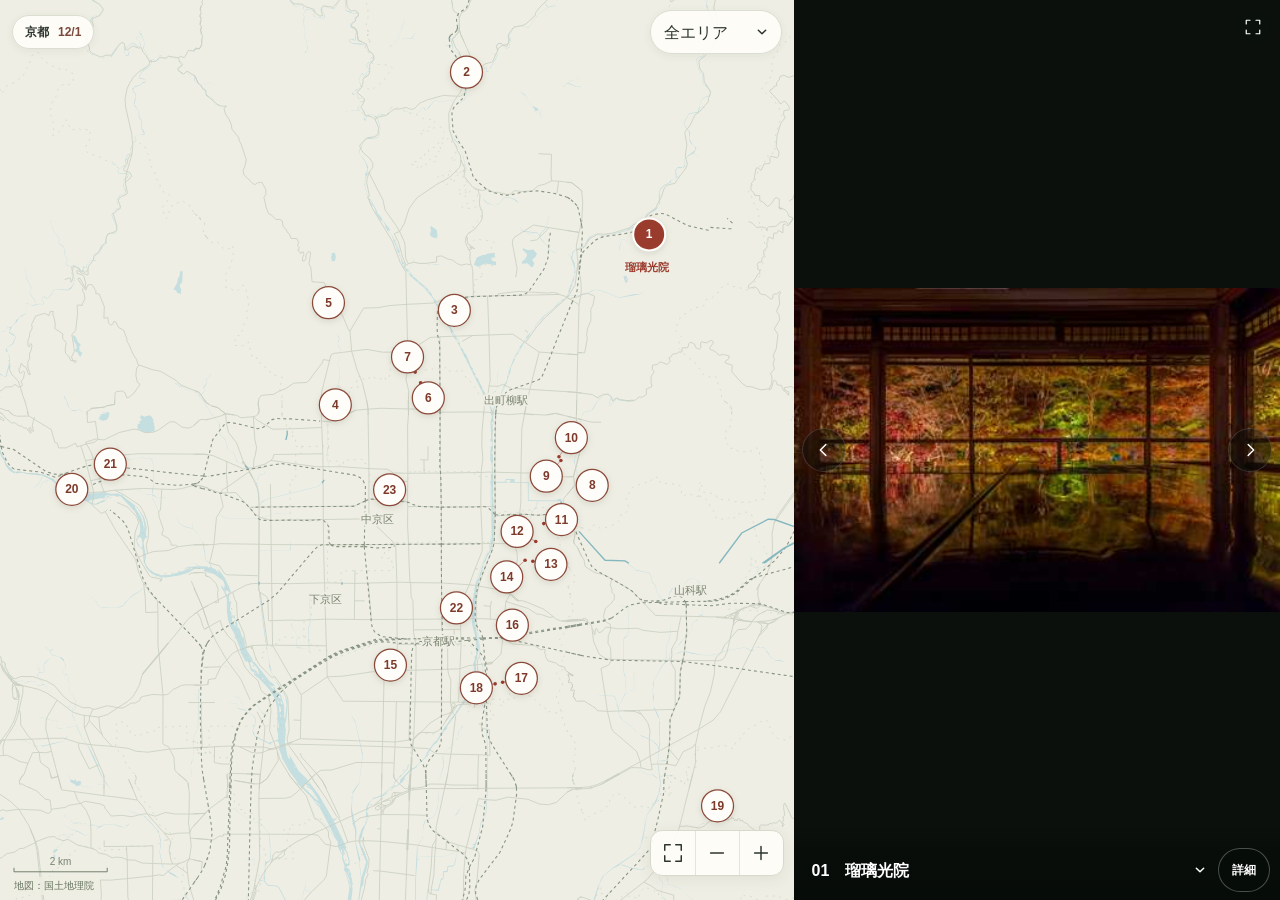
==== kyoto-dec1/index.html @ 7976fffe "Prioritize map and photos in Kyoto mobile layout" ====
<!doctype html>
<html lang="ja">
<head>
  <meta charset="utf-8">
  <meta name="viewport" content="width=device-width,initial-scale=1,viewport-fit=cover">
  <meta name="theme-color" content="#eeeee4">
  <meta name="description" content="2026年12月1日（火）の京都の紅葉ライトアップ23か所。地図のピンを選んで写真を見比べられます。">
  <title>12月1日 京都の紅葉ライトアップ｜23か所の写真と地図</title>
  <link rel="stylesheet" href="style.css?v=20261030-2">
  <script src="d3.min.js" defer></script>
  <script src="data.js" defer></script>
  <script src="app.js?v=20261030-2" defer></script>
</head>
<body>
  <a class="skip-link" href="#spot-select">場所を選ぶ</a>
  <h1 class="sr-only">2026年12月1日 京都の紅葉ライトアップ23か所</h1>
  <main class="app-shell" data-layout="visual-first">
    <section class="map-pane" aria-label="京都の23か所のライトアップ地図">
      <svg id="map" role="group" aria-label="番号のピンを選ぶと下に会場の写真を表示します"></svg>
      <div class="map-topbar">
        <span class="date-chip" aria-label="2026年12月1日、京都">京都 <span>12/1</span></span>
        <div class="area-picker">
          <select id="area-select" aria-label="地図のエリアを選ぶ">
            <option value="all">全エリア</option>
            <option value="east">東山</option>
            <option value="north">北エリア</option>
            <option value="station">京都駅周辺</option>
            <option value="west">嵐山</option>
            <option value="south">醍醐</option>
            <option value="custom" hidden disabled>エリア</option>
          </select>
          <svg viewBox="0 0 24 24" aria-hidden="true"><path d="m8 10 4 4 4-4"/></svg>
        </div>
      </div>
      <div class="map-controls" aria-label="地図の表示を調整">
        <button type="button" id="reset-map" aria-label="23か所が見える全体図に戻す" title="全体に戻す"><svg viewBox="0 0 24 24" aria-hidden="true"><path d="M9 3H3v6m12-6h6v6M3 15v6h6m12-6v6h-6"/></svg></button>
        <button type="button" id="zoom-out" aria-label="地図を縮小"><svg viewBox="0 0 24 24" aria-hidden="true"><path d="M5 12h14"/></svg></button>
        <button type="button" id="zoom-in" aria-label="地図を拡大"><svg viewBox="0 0 24 24" aria-hidden="true"><path d="M5 12h14M12 5v14"/></svg></button>
      </div>
      <div class="map-credit"><a href="https://github.com/gsi-cyberjapan/optimal_bvmap" target="_blank" rel="noopener noreferrer">地図：国土地理院</a></div>
    </section>

    <section class="photo-pane" aria-label="選んだ会場の写真">
      <button type="button" id="photo-open" class="photo-button" aria-label="写真を全画面で表示">
        <img id="spot-photo" alt="" decoding="async" draggable="false">
        <span class="photo-expand" aria-hidden="true"><svg viewBox="0 0 24 24"><path d="M8 3H3v5m13-5h5v5M3 16v5h5m13-5v5h-5"/></svg></span>
      </button>
      <button type="button" id="prev-spot" class="photo-arrow photo-prev" aria-label="前の会場"><svg viewBox="0 0 24 24" aria-hidden="true"><path d="m14 6-6 6 6 6"/></svg></button>
      <button type="button" id="next-spot" class="photo-arrow photo-next" aria-label="次の会場"><svg viewBox="0 0 24 24" aria-hidden="true"><path d="m10 6 6 6-6 6"/></svg></button>
      <div class="photo-footer">
        <div class="spot-picker">
          <select id="spot-select" aria-label="23か所からライトアップ会場を選ぶ"></select>
          <svg viewBox="0 0 24 24" aria-hidden="true"><path d="m8 10 4 4 4-4"/></svg>
        </div>
        <button type="button" id="details-open" aria-haspopup="dialog" aria-controls="details-dialog">詳細</button>
      </div>
      <p id="selection-status" class="sr-only" aria-live="polite"></p>
    </section>
  </main>

  <dialog id="details-dialog" class="details-dialog" aria-labelledby="spot-name">
    <header class="details-header">
      <span id="spot-number" class="spot-number">01</span>
      <div><p id="spot-area" class="spot-area"></p><h2 id="spot-name"></h2></div>
      <button type="button" id="details-close" class="dialog-close" aria-label="詳細を閉じる"><svg viewBox="0 0 24 24" aria-hidden="true"><path d="m6 6 12 12M18 6 6 18"/></svg></button>
    </header>
    <div class="details-body">
      <p id="spot-location" class="location-note"></p>
      <div class="detail-actions">
        <a id="google-map" class="map-link" target="_blank" rel="noopener noreferrer">Google マップで開く <span aria-hidden="true">↗</span></a>
        <a id="event-link" class="event-link" target="_blank" rel="noopener noreferrer" hidden>開催案内・予約 <span aria-hidden="true">↗</span></a>
      </div>
      <details class="source-details">
        <summary>写真・地図の出典</summary>
        <p id="photo-note"></p>
        <p>写真は過去の開催分も含みます。2026年の色づきや演出とは異なる場合があります。</p>
        <div class="source-links"><a id="photo-source" target="_blank" rel="noopener noreferrer">写真の出典 ↗</a><a id="location-source" target="_blank" rel="noopener noreferrer">位置の出典 ↗</a></div>
        <p class="map-data-credit">地図・位置データ：国土地理院／『日本歴史地名大系』施設・地点項目データセット（CODH作成） <a href="https://doi.org/10.20676/00000456" target="_blank" rel="noopener noreferrer">doi:10.20676/00000456</a>（<a href="https://creativecommons.org/licenses/by/4.0/" target="_blank" rel="noopener noreferrer">CC BY 4.0</a>）／<a href="https://www.openstreetmap.org/copyright" target="_blank" rel="noopener noreferrer">© OpenStreetMap contributors</a>／<a href="https://www.wikidata.org/" target="_blank" rel="noopener noreferrer">Wikidata</a>ほか。各地点の出典は上記リンクをご覧ください。</p>
      </details>
      <p class="availability-note">2026年12月1日の候補一覧です。予約・開催状況をご確認のうえお出かけください。</p>
    </div>
  </dialog>

  <dialog id="photo-dialog" class="photo-dialog" aria-labelledby="large-title">
    <img id="large-photo" alt="">
    <button type="button" id="photo-close" class="dialog-close" aria-label="写真を閉じる"><svg viewBox="0 0 24 24" aria-hidden="true"><path d="m6 6 12 12M18 6 6 18"/></svg></button>
    <p id="large-title"></p>
    <p id="large-caption" class="sr-only"></p>
  </dialog>
  <noscript><p class="noscript">地図と会場選択を表示するには、ブラウザのJavaScriptを有効にしてください。</p></noscript>
</body>
</html>
---- kyoto-dec1/style.css ----
@charset "UTF-8";
:root{color-scheme:light;--paper:#fffdf9;--ink:#2c342e;--muted:#72786b;--line:#deded2;--accent:#9a3c2d;--map:#eeeee4;font-family:-apple-system,BlinkMacSystemFont,"Hiragino Kaku Gothic ProN","Yu Gothic",Meiryo,sans-serif}
*{box-sizing:border-box}html,body{margin:0;width:100%;height:100%;overflow:hidden;background:var(--map);color:var(--ink)}body{overscroll-behavior:none}button,select,a{-webkit-tap-highlight-color:transparent}button,select{font:inherit}button,a,select{touch-action:manipulation}button{cursor:pointer}a{color:inherit}button:focus-visible,a:focus-visible,select:focus-visible,summary:focus-visible{outline:3px solid #61b9c5;outline-offset:2px}button svg,.area-picker svg,.spot-picker svg{display:block;width:22px;height:22px;fill:none;stroke:currentColor;stroke-width:1.6;stroke-linecap:round;stroke-linejoin:round}.sr-only{position:absolute;width:1px;height:1px;padding:0;margin:-1px;overflow:hidden;clip:rect(0,0,0,0);white-space:nowrap;border:0}.skip-link{position:fixed;top:-100px;left:12px;z-index:20;background:white;padding:12px}.skip-link:focus{top:12px}

/* The two visual surfaces fill the viewport. Controls float over them. */
.app-shell{width:100%;height:100vh;height:100dvh;display:grid;grid-template-columns:minmax(0,1fr) minmax(320px,38%);overflow:hidden}.map-pane{position:relative;min-width:0;min-height:0;overflow:hidden;background:var(--map)}#map{display:block;width:100%;height:100%;touch-action:none;cursor:grab}#map:active{cursor:grabbing}.map-topbar{position:absolute;top:max(10px,env(safe-area-inset-top));left:max(12px,env(safe-area-inset-left));right:12px;display:flex;justify-content:space-between;align-items:center;gap:8px;pointer-events:none}.date-chip{display:flex;align-items:center;gap:9px;height:34px;padding:0 12px;background:#fffdf9ed;border:1px solid #dcded2;border-radius:18px;box-shadow:0 2px 9px #414b3410;font-size:12px;font-weight:650;white-space:nowrap}.date-chip span{color:#7b483c;font-variant-numeric:tabular-nums}.area-picker{position:relative;width:132px;pointer-events:auto}.area-picker select{appearance:none;-webkit-appearance:none;width:100%;height:44px;padding:0 30px 0 13px;font-size:16px;border:1px solid #dcded2;border-radius:23px;background:#fffdf9ed;color:var(--ink);cursor:pointer;box-shadow:0 2px 9px #414b3410}.area-picker svg{position:absolute;right:9px;top:11px;pointer-events:none}.map-controls{position:absolute;right:10px;bottom:24px;display:flex;overflow:hidden;background:#fffdf9ed;border:1px solid #d6d9cb;border-radius:12px;box-shadow:0 3px 15px #353b2a12}.map-controls button{display:grid;place-items:center;width:44px;height:44px;padding:0;background:none;border:0;color:var(--ink)}.map-controls button+button{border-left:1px solid #e4e4d9}.map-controls button:hover{background:#e9e5d8}.map-credit{position:absolute;left:max(10px,env(safe-area-inset-left));bottom:5px;padding:2px 4px;background:#eeeee4dc;font-size:10px;color:#67735f}.map-credit a{text-decoration:none}.map-credit a:hover{text-decoration:underline}

/* Geographic layers and 44px pin targets. */
.water{fill:#c5dee0;stroke:none}.river{fill:none;stroke:#85b7bf;stroke-width:1.35}.road{fill:none;stroke:#c9cfc0;stroke-width:.8}.rail{fill:none;stroke:#899584;stroke-width:1.1;stroke-dasharray:3 3}.boundary{fill:none;stroke:#c7cfbd;stroke-width:.55;stroke-dasharray:2 5}.leader{fill:none;stroke:#9a3c2d70;stroke-width:1}.location-dot{fill:var(--accent)}.map-pin{cursor:pointer;outline:none}.pin-face{fill:var(--paper);stroke:#8b4939;stroke-width:1.25;filter:drop-shadow(0 2px 3px #353b2a20)}.pin-number{fill:#7d392a;text-anchor:middle;dominant-baseline:central;font-family:inherit;font-size:12px;font-weight:700;pointer-events:none}.pin-hit{fill:transparent}.map-pin.is-selected .pin-face{fill:var(--accent);stroke:var(--paper);stroke-width:2}.map-pin.is-selected .pin-number{fill:white}.map-pin:focus-visible .pin-ring{stroke:#477d86;stroke-width:3;fill:none}.pin-ring{stroke:transparent;fill:none}.place-label,.base-label{font-family:inherit;paint-order:stroke;stroke:var(--map);stroke-width:4px;stroke-linejoin:round;pointer-events:none}.place-label{font-size:11px;fill:#4c5546;font-weight:550}.place-label.selected{fill:var(--accent);font-weight:700}.base-label{font-size:11px;fill:#7a8371}.scale-line{fill:none;stroke:#75806e;stroke-width:1}.scale-label{font-size:10px;fill:#75806e;text-anchor:middle}

/* Keep the complete photograph visible, with only its name and controls over it. */
.photo-pane{position:relative;min-width:0;min-height:0;background:#0c100d;overflow:hidden;color:white}.photo-button{position:absolute;inset:0;width:100%;height:100%;display:block;padding:0;border:0;background:transparent;color:white;touch-action:pan-y}.photo-button img{display:block;width:100%;height:100%;object-fit:contain;user-select:none;-webkit-user-select:none}.photo-expand{position:absolute;top:max(10px,env(safe-area-inset-top));right:10px;width:34px;height:34px;display:grid;place-items:center;border-radius:50%;background:#07100a75}.photo-expand svg{width:18px;height:18px}.photo-arrow{position:absolute;top:50%;transform:translateY(-50%);display:grid;place-items:center;width:44px;height:44px;padding:0;border:1px solid #ffffff25;background:#09100b6b;color:white;border-radius:50%;z-index:1}.photo-arrow:hover{background:#09100bae}.photo-prev{left:8px}.photo-next{right:8px}.photo-footer{position:absolute;bottom:0;left:0;right:0;display:flex;align-items:center;gap:4px;padding:22px 10px max(8px,env(safe-area-inset-bottom));background:linear-gradient(transparent,#050b0799 35%,#050b07dc);pointer-events:none}.spot-picker{position:relative;flex:1;min-width:0;pointer-events:auto}.spot-picker select{appearance:none;-webkit-appearance:none;width:100%;height:44px;padding:0 28px 0 8px;border:0;border-radius:7px;background:transparent;color:white;font-size:16px;font-weight:650;text-overflow:ellipsis;cursor:pointer}.spot-picker select option{background:var(--paper);color:var(--ink);font-weight:400}.spot-picker svg{position:absolute;right:3px;top:11px;pointer-events:none}.photo-footer>button{flex-shrink:0;min-width:52px;height:44px;padding:0 9px;border:1px solid #ffffff45;border-radius:22px;color:white;background:#07100a45;font-size:12px;font-weight:600;pointer-events:auto}

/* Practical information is a separate sheet, opened only when requested. */
dialog{border:0;padding:0;color:var(--ink)}dialog::backdrop{background:#0b140fcc;backdrop-filter:blur(3px)}.details-dialog{width:min(520px,calc(100% - 32px));max-height:85vh;max-height:85dvh;border-radius:22px;background:var(--paper);box-shadow:0 20px 80px #0005;overflow:auto;overscroll-behavior:contain}.details-header{position:sticky;top:0;z-index:1;display:flex;align-items:center;gap:12px;padding:18px 16px 12px;background:var(--paper);border-bottom:1px solid var(--line)}.details-header>div{flex:1;min-width:0}.spot-number{display:grid;place-items:center;flex-shrink:0;width:35px;height:35px;border-radius:50%;background:#f3e6dc;color:var(--accent);font-size:14px;font-weight:650}.spot-area{margin:0 0 4px;font-size:12px;color:var(--muted)}h2{font-size:19px;line-height:1.4;margin:0;font-weight:650;overflow-wrap:anywhere}.dialog-close{display:grid;place-items:center;flex-shrink:0;width:44px;height:44px;padding:0;border:0;border-radius:50%;background:#eaece3;color:var(--ink)}.details-body{padding:16px 20px max(22px,env(safe-area-inset-bottom))}.location-note{font-size:14px;line-height:1.8;margin:0 0 17px;color:#515d4d}.detail-actions{display:grid;gap:9px}.detail-actions a{display:flex;justify-content:space-between;align-items:center;gap:12px;width:100%;min-height:48px;padding:11px 15px;border:1px solid var(--accent);border-radius:10px;font-size:14px;font-weight:600;text-decoration:none}.map-link{color:white;background:var(--accent)}.event-link{color:var(--accent)}.event-link[hidden]{display:none}.source-details{margin-top:14px;border-bottom:1px solid var(--line);font-size:12px;line-height:1.8;color:var(--muted)}.source-details summary{min-height:48px;display:flex;justify-content:space-between;align-items:center;gap:12px;cursor:pointer;list-style:none}.source-details summary::-webkit-details-marker{display:none}.source-details summary:after{content:'＋';font-size:18px}.source-details[open] summary:after{content:'−'}.source-details p{margin:0 0 10px}.source-links{display:flex;flex-wrap:wrap;gap:4px 24px;margin:4px 0}.source-links a{display:inline-flex;align-items:center;min-height:44px;text-underline-offset:3px}.map-data-credit{overflow-wrap:anywhere}.availability-note{font-size:12px;line-height:1.8;margin:15px 0 0;color:var(--muted)}

.photo-dialog{position:fixed;inset:0;width:100%;height:100vh;height:100dvh;max-width:none;max-height:none;margin:0;background:#050805;color:white;overflow:hidden}.photo-dialog>img{display:block;width:100%;height:100%;object-fit:contain}.photo-dialog .dialog-close{position:absolute;top:max(12px,env(safe-area-inset-top));right:max(12px,env(safe-area-inset-right));background:#172219b8;color:white;border:1px solid #ffffff40}.photo-dialog #large-title{position:absolute;bottom:0;left:0;right:0;margin:0;padding:30px 20px max(18px,env(safe-area-inset-bottom));background:linear-gradient(transparent,#050805b8);font-size:14px;text-align:center}.noscript{position:fixed;top:20px;left:20px;right:20px;padding:20px;background:white}

@media(max-width:760px){
  .app-shell{grid-template-columns:minmax(0,1fr);grid-template-rows:minmax(0,1fr) min(67vw,42dvh)}
  .photo-expand{top:9px}.photo-footer{padding-top:20px}.details-dialog{position:fixed;inset:auto 0 0;width:100%;max-height:82vh;max-height:82dvh;margin:0;border-radius:22px 22px 0 0}
}
@media(max-height:500px) and (orientation:landscape){
  .app-shell{grid-template-columns:minmax(0,1fr) minmax(240px,43%);grid-template-rows:minmax(0,1fr)}
  .map-topbar{top:7px}.date-chip{height:32px}.photo-footer{padding-top:15px}.photo-arrow{top:45%}.details-dialog{inset:0;width:min(520px,calc(100% - 32px));max-height:92dvh;margin:auto;border-radius:18px}
}
@media(prefers-reduced-motion:reduce){*,*:before,*:after{scroll-behavior:auto!important;transition:none!important}}
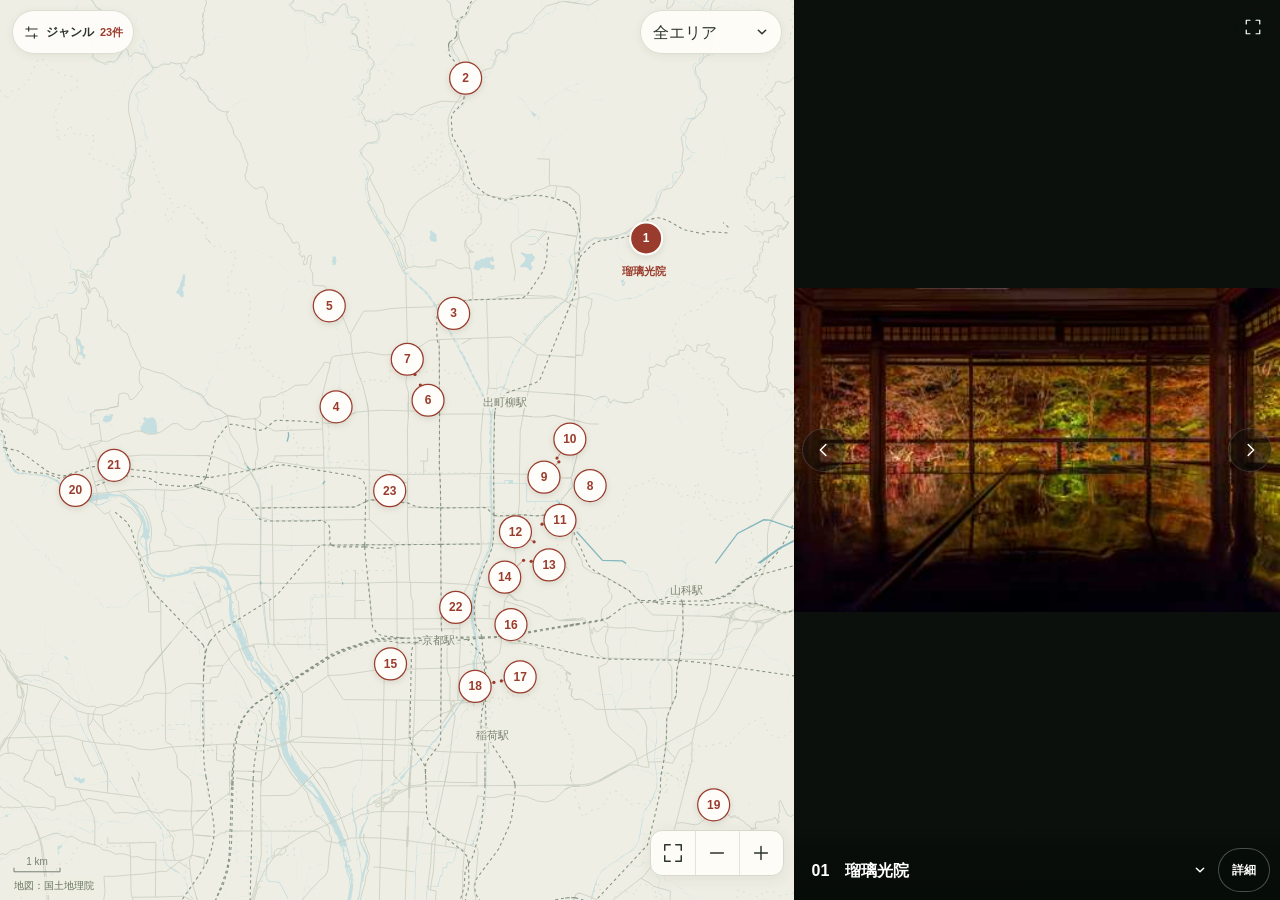
==== commit dc8e5892: "Add Kyoto guide venues with selectable genres and mobile photo map" ====
--- a/kyoto-dec1/index.html
+++ b/kyoto-dec1/index.html
@@ -4,52 +4,64 @@
   <meta charset="utf-8">
   <meta name="viewport" content="width=device-width,initial-scale=1,viewport-fit=cover">
   <meta name="theme-color" content="#eeeee4">
-  <meta name="description" content="2026年12月1日（火）の京都の紅葉ライトアップ23か所。地図のピンを選んで写真を見比べられます。">
-  <title>12月1日 京都の紅葉ライトアップ｜23か所の写真と地図</title>
-  <link rel="stylesheet" href="style.css?v=20261030-2">
+  <meta name="description" content="2026年12月1日の京都街歩き。紅葉ライトアップ、社寺、カフェなどをジャンルで選び、地図と写真で見比べられます。">
+  <title>12月1日 京都の街歩き｜写真と地図</title>
+  <link rel="stylesheet" href="style.css?v=20261101-1">
   <script src="d3.min.js" defer></script>
   <script src="data.js" defer></script>
-  <script src="app.js?v=20261030-2" defer></script>
+  <script src="places.js?v=20261101-1" defer></script>
+  <script src="basemap.js?v=20261101-1" defer></script>
+  <script src="app.js?v=20261101-1" defer></script>
 </head>
 <body>
-  <a class="skip-link" href="#spot-select">場所を選ぶ</a>
-  <h1 class="sr-only">2026年12月1日 京都の紅葉ライトアップ23か所</h1>
+  <a class="skip-link" href="#filters-open">ジャンルを選ぶ</a>
+  <h1 class="sr-only">2026年12月1日 京都の街歩き、写真と地図</h1>
   <main class="app-shell" data-layout="visual-first">
-    <section class="map-pane" aria-label="京都の23か所のライトアップ地図">
-      <svg id="map" role="group" aria-label="番号のピンを選ぶと下に会場の写真を表示します"></svg>
+    <section class="map-pane" aria-label="京都の街歩き地図">
+      <svg id="map" role="group" aria-label="番号のピンを選ぶと写真を表示します"></svg>
       <div class="map-topbar">
-        <span class="date-chip" aria-label="2026年12月1日、京都">京都 <span>12/1</span></span>
+        <button type="button" id="filters-open" class="filter-toggle" aria-haspopup="dialog" aria-controls="filter-dialog">
+          <svg viewBox="0 0 24 24" aria-hidden="true"><path d="M4 7h16M4 17h16M8 4v6m8 4v6"/></svg>
+          <span>ジャンル</span><span id="filter-count">23件</span>
+        </button>
         <div class="area-picker">
           <select id="area-select" aria-label="地図のエリアを選ぶ">
             <option value="all">全エリア</option>
+            <option value="central">中心部</option>
             <option value="east">東山</option>
             <option value="north">北エリア</option>
             <option value="station">京都駅周辺</option>
             <option value="west">嵐山</option>
-            <option value="south">醍醐</option>
+            <option value="south">伏見・醍醐</option>
+            <option value="outer">宇治・長岡京</option>
             <option value="custom" hidden disabled>エリア</option>
           </select>
           <svg viewBox="0 0 24 24" aria-hidden="true"><path d="m8 10 4 4 4-4"/></svg>
         </div>
       </div>
+      <div id="map-empty" class="map-empty" hidden>
+        <div><p>表示する場所がありません</p><button type="button" id="empty-filters-open">ジャンルを選ぶ</button></div>
+      </div>
       <div class="map-controls" aria-label="地図の表示を調整">
-        <button type="button" id="reset-map" aria-label="23か所が見える全体図に戻す" title="全体に戻す"><svg viewBox="0 0 24 24" aria-hidden="true"><path d="M9 3H3v6m12-6h6v6M3 15v6h6m12-6v6h-6"/></svg></button>
+        <button type="button" id="reset-map" aria-label="表示対象が見える全体図に戻す" title="全体に戻す"><svg viewBox="0 0 24 24" aria-hidden="true"><path d="M9 3H3v6m12-6h6v6M3 15v6h6m12-6v6h-6"/></svg></button>
         <button type="button" id="zoom-out" aria-label="地図を縮小"><svg viewBox="0 0 24 24" aria-hidden="true"><path d="M5 12h14"/></svg></button>
         <button type="button" id="zoom-in" aria-label="地図を拡大"><svg viewBox="0 0 24 24" aria-hidden="true"><path d="M5 12h14M12 5v14"/></svg></button>
       </div>
       <div class="map-credit"><a href="https://github.com/gsi-cyberjapan/optimal_bvmap" target="_blank" rel="noopener noreferrer">地図：国土地理院</a></div>
     </section>
 
-    <section class="photo-pane" aria-label="選んだ会場の写真">
+    <section class="photo-pane" aria-label="選んだ場所の写真">
       <button type="button" id="photo-open" class="photo-button" aria-label="写真を全画面で表示">
         <img id="spot-photo" alt="" decoding="async" draggable="false">
         <span class="photo-expand" aria-hidden="true"><svg viewBox="0 0 24 24"><path d="M8 3H3v5m13-5h5v5M3 16v5h5m13-5v5h-5"/></svg></span>
       </button>
-      <button type="button" id="prev-spot" class="photo-arrow photo-prev" aria-label="前の会場"><svg viewBox="0 0 24 24" aria-hidden="true"><path d="m14 6-6 6 6 6"/></svg></button>
-      <button type="button" id="next-spot" class="photo-arrow photo-next" aria-label="次の会場"><svg viewBox="0 0 24 24" aria-hidden="true"><path d="m10 6 6 6-6 6"/></svg></button>
+      <p id="photo-empty" class="photo-empty" hidden>表示する場所がありません</p>
+      <span id="photo-warning" class="photo-warning" hidden>火曜定休</span>
+      <button type="button" id="prev-spot" class="photo-arrow photo-prev" aria-label="前の場所"><svg viewBox="0 0 24 24" aria-hidden="true"><path d="m14 6-6 6 6 6"/></svg></button>
+      <button type="button" id="next-spot" class="photo-arrow photo-next" aria-label="次の場所"><svg viewBox="0 0 24 24" aria-hidden="true"><path d="m10 6 6 6-6 6"/></svg></button>
       <div class="photo-footer">
         <div class="spot-picker">
-          <select id="spot-select" aria-label="23か所からライトアップ会場を選ぶ"></select>
+          <select id="spot-select" aria-label="表示対象から場所を選ぶ"></select>
           <svg viewBox="0 0 24 24" aria-hidden="true"><path d="m8 10 4 4 4-4"/></svg>
         </div>
         <button type="button" id="details-open" aria-haspopup="dialog" aria-controls="details-dialog">詳細</button>
@@ -58,6 +70,27 @@
     </section>
   </main>
 
+  <dialog id="filter-dialog" class="details-dialog filter-dialog" aria-labelledby="filter-title">
+    <header class="details-header">
+      <div><p class="spot-area">京都 · 2026年12月1日（火）</p><h2 id="filter-title">ジャンルを選ぶ</h2></div>
+      <button type="button" id="filters-close" class="dialog-close" aria-label="ジャンル選択を閉じる"><svg viewBox="0 0 24 24" aria-hidden="true"><path d="m6 6 12 12M18 6 6 18"/></svg></button>
+    </header>
+    <div class="filter-scroll">
+      <div class="filter-tools"><button type="button" id="filter-all">全選択</button><button type="button" id="filter-none">すべて解除</button></div>
+      <fieldset class="category-fieldset"><legend class="sr-only">表示するジャンルを複数選択</legend><div id="category-list"></div></fieldset>
+      <label class="closed-filter"><input type="checkbox" id="hide-closed"><span>火曜定休の記載がある場所を隠す</span></label>
+    </div>
+    <footer class="filter-footer"><button type="button" id="apply-filters">23件を表示</button></footer>
+  </dialog>
+
+  <dialog id="cluster-dialog" class="details-dialog cluster-dialog" aria-labelledby="cluster-title">
+    <header class="details-header">
+      <div><p id="cluster-count" class="spot-area"></p><h2 id="cluster-title">近くの場所</h2></div>
+      <button type="button" id="cluster-close" class="dialog-close" aria-label="場所の一覧を閉じる"><svg viewBox="0 0 24 24" aria-hidden="true"><path d="m6 6 12 12M18 6 6 18"/></svg></button>
+    </header>
+    <div id="cluster-list" class="cluster-list"></div>
+  </dialog>
+
   <dialog id="details-dialog" class="details-dialog" aria-labelledby="spot-name">
     <header class="details-header">
       <span id="spot-number" class="spot-number">01</span>
@@ -65,28 +98,35 @@
       <button type="button" id="details-close" class="dialog-close" aria-label="詳細を閉じる"><svg viewBox="0 0 24 24" aria-hidden="true"><path d="m6 6 12 12M18 6 6 18"/></svg></button>
     </header>
     <div class="details-body">
-      <p id="spot-location" class="location-note"></p>
+      <p id="spot-summary" class="location-note" hidden></p>
+      <p id="spot-location" class="location-note" hidden></p>
+      <p id="spot-address" class="address-note" hidden></p>
       <div class="detail-actions">
         <a id="google-map" class="map-link" target="_blank" rel="noopener noreferrer">Google マップで開く <span aria-hidden="true">↗</span></a>
-        <a id="event-link" class="event-link" target="_blank" rel="noopener noreferrer" hidden>開催案内・予約 <span aria-hidden="true">↗</span></a>
+        <a id="event-link" class="event-link" target="_blank" rel="noopener noreferrer" hidden>開催案内・予約 ↗</a>
+        <a id="official-link" class="event-link" target="_blank" rel="noopener noreferrer" hidden>公式サイト ↗</a>
+        <div id="reference-links" class="reference-links"></div>
       </div>
       <details class="source-details">
         <summary>写真・地図の出典</summary>
         <p id="photo-note"></p>
-        <p>写真は過去の開催分も含みます。2026年の色づきや演出とは異なる場合があります。</p>
-        <div class="source-links"><a id="photo-source" target="_blank" rel="noopener noreferrer">写真の出典 ↗</a><a id="location-source" target="_blank" rel="noopener noreferrer">位置の出典 ↗</a></div>
+        <p id="photo-credit" hidden></p>
+        <p><a id="photo-license" target="_blank" rel="noopener noreferrer" hidden></a></p>
+        <p id="historic-photo-note" hidden>写真は過去の開催分も含みます。2026年の色づきや演出とは異なる場合があります。</p>
+        <div class="source-links"><a id="photo-source" target="_blank" rel="noopener noreferrer">写真の出典 ↗</a><a id="location-source" target="_blank" rel="noopener noreferrer">位置・情報の出典 ↗</a></div>
+        <div id="additional-sources" class="source-links"></div>
+        <p id="coordinate-note" hidden></p>
         <p class="map-data-credit">地図・位置データ：国土地理院／『日本歴史地名大系』施設・地点項目データセット（CODH作成） <a href="https://doi.org/10.20676/00000456" target="_blank" rel="noopener noreferrer">doi:10.20676/00000456</a>（<a href="https://creativecommons.org/licenses/by/4.0/" target="_blank" rel="noopener noreferrer">CC BY 4.0</a>）／<a href="https://www.openstreetmap.org/copyright" target="_blank" rel="noopener noreferrer">© OpenStreetMap contributors</a>／<a href="https://www.wikidata.org/" target="_blank" rel="noopener noreferrer">Wikidata</a>ほか。各地点の出典は上記リンクをご覧ください。</p>
       </details>
-      <p class="availability-note">2026年12月1日の候補一覧です。予約・開催状況をご確認のうえお出かけください。</p>
+      <p id="availability-note" class="availability-note">営業日・開催日・予約は各公式案内をご確認ください。</p>
     </div>
   </dialog>
 
   <dialog id="photo-dialog" class="photo-dialog" aria-labelledby="large-title">
     <img id="large-photo" alt="">
     <button type="button" id="photo-close" class="dialog-close" aria-label="写真を閉じる"><svg viewBox="0 0 24 24" aria-hidden="true"><path d="m6 6 12 12M18 6 6 18"/></svg></button>
-    <p id="large-title"></p>
-    <p id="large-caption" class="sr-only"></p>
+    <p id="large-title"></p><p id="large-caption" class="sr-only"></p>
   </dialog>
-  <noscript><p class="noscript">地図と会場選択を表示するには、ブラウザのJavaScriptを有効にしてください。</p></noscript>
+  <noscript><p class="noscript">地図と場所選択を表示するには、ブラウザのJavaScriptを有効にしてください。</p></noscript>
 </body>
 </html>
--- a/kyoto-dec1/style.css
+++ b/kyoto-dec1/style.css
@@ -18,6 +18,7 @@
 
 @media(max-width:760px){
   .app-shell{grid-template-columns:minmax(0,1fr);grid-template-rows:minmax(0,1fr) min(67vw,42dvh)}
+  .details-dialog.filter-dialog{max-width:100%}
   .photo-expand{top:9px}.photo-footer{padding-top:20px}.details-dialog{position:fixed;inset:auto 0 0;width:100%;max-height:82vh;max-height:82dvh;margin:0;border-radius:22px 22px 0 0}
 }
 @media(max-height:500px) and (orientation:landscape){
@@ -25,3 +26,66 @@
   .map-topbar{top:7px}.date-chip{height:32px}.photo-footer{padding-top:15px}.photo-arrow{top:45%}.details-dialog{inset:0;width:min(520px,calc(100% - 32px));max-height:92dvh;margin:auto;border-radius:18px}
 }
 @media(prefers-reduced-motion:reduce){*,*:before,*:after{scroll-behavior:auto!important;transition:none!important}}
+
+/* The map and photograph stay full size; all filters live in a sheet. */
+[hidden]{display:none!important}
+button:disabled,select:disabled{cursor:default;opacity:.45}
+.filter-toggle{display:flex;align-items:center;justify-content:center;gap:6px;min-height:44px;padding:0 10px;border:1px solid #dcded2;border-radius:23px;background:#fffdf9f2;color:var(--ink);box-shadow:0 2px 9px #414b3410;font-size:12px;font-weight:650;white-space:nowrap;pointer-events:auto}
+.filter-toggle svg{width:17px;height:17px}
+#filter-count{font-size:11px;color:var(--accent);font-variant-numeric:tabular-nums}
+.area-picker{width:142px;max-width:49%}
+.area-picker select{padding-left:12px}
+.map-empty{position:absolute;inset:70px 16px 80px;display:grid;place-items:center;text-align:center;pointer-events:none}
+.map-empty>div{padding:18px;background:#fffdf9ed;border:1px solid var(--line);border-radius:16px;box-shadow:0 6px 24px #35402d15;pointer-events:auto}
+.map-empty p{margin:0 0 12px;font-size:14px}
+.map-empty button{min-height:44px;padding:8px 18px;border:0;border-radius:22px;background:var(--ink);color:white;font-size:14px}
+.photo-empty{position:absolute;inset:0;display:grid;place-items:center;padding:40px 16px 70px;margin:0;font-size:13px;color:#c5cec3;pointer-events:none}
+.photo-warning{position:absolute;top:10px;left:10px;max-width:calc(100% - 60px);padding:6px 10px;border:1px solid #f8deb1aa;border-radius:16px;background:#64421de8;color:#fff2d5;font-size:11px;line-height:1.25;pointer-events:none}
+.photo-arrow:disabled{opacity:.25}
+.map-pin{--pin-color:var(--accent)}
+.map-pin .pin-face{stroke:var(--pin-color)}
+.map-pin .pin-number{fill:var(--pin-color)}
+.map-pin.is-selected .pin-face{fill:var(--pin-color);stroke:var(--paper)}
+.map-pin.is-selected .pin-number{fill:white}
+.cluster-pin .pin-face{fill:var(--pin-color);stroke:#fffdf9;stroke-width:2}
+.cluster-pin .pin-number{fill:white;font-size:12px;font-weight:700}
+.cluster-pin .pin-ring{stroke:var(--pin-color);stroke-width:1;opacity:.4}
+.cluster-pin.is-selected .pin-ring{stroke:var(--ink);stroke-width:2;opacity:1}
+.map-pin:focus-visible .pin-ring{stroke:#377b89;stroke-width:3;opacity:1}
+.filter-dialog[open]{display:flex;flex-direction:column;overflow:hidden}
+.filter-dialog .details-header{position:static;flex-shrink:0}
+.filter-scroll{min-height:0;overflow:auto;overscroll-behavior:contain;padding:0 16px}
+.filter-tools{display:flex;justify-content:flex-end;gap:4px;padding-top:3px}
+.filter-tools button{min-height:44px;padding:0 12px;border:0;background:transparent;color:var(--muted);font-size:12px;text-decoration:underline;text-underline-offset:3px}
+.category-fieldset{margin:0;padding:0;border:0;min-width:0}
+.category-row{display:flex;align-items:center;gap:4px;border-top:1px solid #ebede5}
+.category-row>label{display:flex;align-items:center;gap:9px;flex:1;min-width:0;min-height:51px;font-size:14px;cursor:pointer}
+.category-row input,.closed-filter input{width:20px;height:20px;margin:0;flex-shrink:0;accent-color:var(--accent)}
+.category-swatch{width:9px;height:9px;flex-shrink:0;border-radius:50%;background:var(--category-color,var(--accent))}
+.category-label{flex:1;line-height:1.4}
+.category-count{font-size:12px;color:var(--muted);font-variant-numeric:tabular-nums}
+.category-only{height:44px;min-width:44px;padding:0 8px;border:0;border-radius:9px;background:transparent;color:var(--muted);font-size:12px}
+.category-only:hover{background:#ecefe5;color:var(--ink)}
+.closed-filter{display:flex;align-items:center;gap:10px;min-height:64px;padding:12px 0;border-top:1px solid var(--line);font-size:12px;line-height:1.5;cursor:pointer}
+.filter-footer{flex-shrink:0;padding:12px 16px max(12px,env(safe-area-inset-bottom));border-top:1px solid var(--line);background:var(--paper)}
+#apply-filters{display:block;width:100%;min-height:48px;border:0;border-radius:12px;background:var(--ink);color:white;font-size:15px;font-weight:600}
+.cluster-list{padding:8px 16px max(16px,env(safe-area-inset-bottom))}
+.cluster-choice{display:flex;align-items:center;gap:11px;width:100%;min-height:58px;padding:9px 3px;border:0;border-bottom:1px solid var(--line);background:transparent;color:var(--ink);text-align:left}
+.cluster-choice .choice-number{display:grid;place-items:center;width:33px;height:33px;flex-shrink:0;border:1px solid var(--category-color,var(--accent));border-radius:50%;color:var(--category-color,var(--accent));font-size:12px;font-weight:650}
+.cluster-choice .choice-text{min-width:0;flex:1;font-size:14px;line-height:1.5}
+.cluster-choice .choice-note{display:block;font-size:11px;color:#8e592f}
+.cluster-choice.is-selected{background:#f0f1e7}
+.location-note{white-space:pre-line}
+.address-note{font-size:12px;line-height:1.7;margin:0 0 18px;color:var(--muted)}
+.reference-links{display:grid;gap:9px}
+.reference-links:empty{display:none}
+.detail-actions .reference-links a{color:var(--ink);border-color:var(--line);font-weight:400}
+.source-links:empty{display:none}
+.additional-source{overflow-wrap:anywhere}
+@media(max-width:360px){
+ .filter-toggle{gap:5px;padding-inline:9px}
+ .filter-toggle svg{display:none}
+ .area-picker{width:142px}
+ .filter-scroll{padding-inline:12px}
+ .category-row>label{gap:7px;font-size:13px}
+}
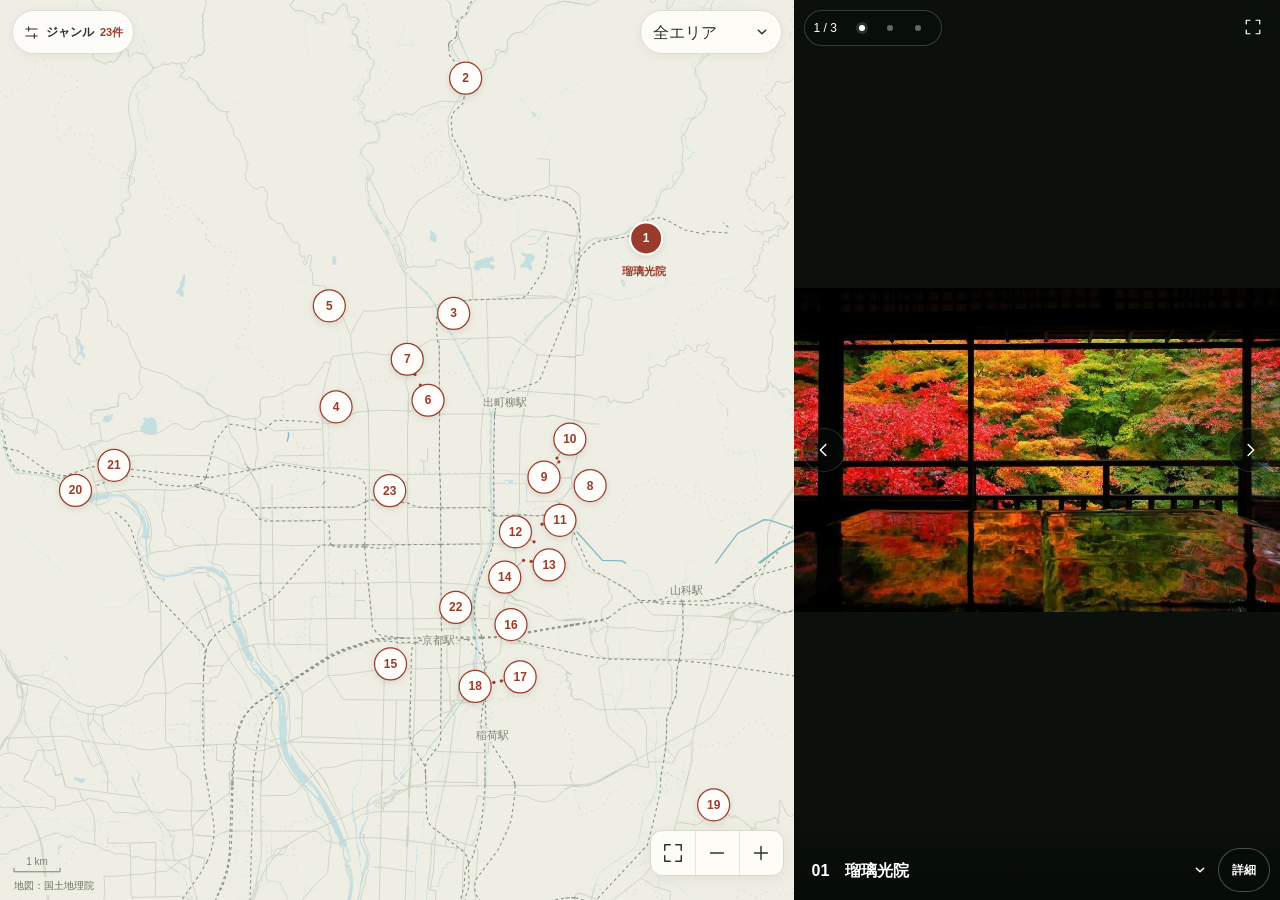
==== commit b5b922ee: "Simplify Kyoto genres and add three source photos per spot" ====
--- a/kyoto-dec1/index.html
+++ b/kyoto-dec1/index.html
@@ -6,12 +6,13 @@
   <meta name="theme-color" content="#eeeee4">
   <meta name="description" content="2026年12月1日の京都街歩き。紅葉ライトアップ、社寺、カフェなどをジャンルで選び、地図と写真で見比べられます。">
   <title>12月1日 京都の街歩き｜写真と地図</title>
-  <link rel="stylesheet" href="style.css?v=20261101-1">
+  <link rel="stylesheet" href="style.css?v=20261101-3">
   <script src="d3.min.js" defer></script>
   <script src="data.js" defer></script>
-  <script src="places.js?v=20261101-1" defer></script>
-  <script src="basemap.js?v=20261101-1" defer></script>
-  <script src="app.js?v=20261101-1" defer></script>
+  <script src="places.js?v=20261101-3" defer></script>
+  <script src="basemap.js?v=20261101-3" defer></script>
+  <script src="photos.js?v=20261101-3" defer></script>
+  <script src="app.js?v=20261101-3" defer></script>
 </head>
 <body>
   <a class="skip-link" href="#filters-open">ジャンルを選ぶ</a>
@@ -57,8 +58,10 @@
       </button>
       <p id="photo-empty" class="photo-empty" hidden>表示する場所がありません</p>
       <span id="photo-warning" class="photo-warning" hidden>火曜定休</span>
-      <button type="button" id="prev-spot" class="photo-arrow photo-prev" aria-label="前の場所"><svg viewBox="0 0 24 24" aria-hidden="true"><path d="m14 6-6 6 6 6"/></svg></button>
-      <button type="button" id="next-spot" class="photo-arrow photo-next" aria-label="次の場所"><svg viewBox="0 0 24 24" aria-hidden="true"><path d="m10 6 6 6-6 6"/></svg></button>
+      <button type="button" id="prev-photo" class="photo-arrow photo-prev" aria-label="前の写真"><svg viewBox="0 0 24 24" aria-hidden="true"><path d="m14 6-6 6 6 6"/></svg></button>
+      <button type="button" id="next-photo" class="photo-arrow photo-next" aria-label="次の写真"><svg viewBox="0 0 24 24" aria-hidden="true"><path d="m10 6 6 6-6 6"/></svg></button>
+      <div id="gallery-controls" class="gallery-controls"><span id="photo-count">1 / 3</span><div id="photo-dots" class="photo-dots" role="group" aria-label="写真の切り替え"></div></div>
+      <p id="photo-status" class="sr-only" aria-live="polite"></p>
       <div class="photo-footer">
         <div class="spot-picker">
           <select id="spot-select" aria-label="表示対象から場所を選ぶ"></select>
@@ -125,6 +128,8 @@
   <dialog id="photo-dialog" class="photo-dialog" aria-labelledby="large-title">
     <img id="large-photo" alt="">
     <button type="button" id="photo-close" class="dialog-close" aria-label="写真を閉じる"><svg viewBox="0 0 24 24" aria-hidden="true"><path d="m6 6 12 12M18 6 6 18"/></svg></button>
+    <button type="button" id="large-prev" class="photo-arrow photo-prev" aria-label="前の写真">‹</button>
+    <button type="button" id="large-next" class="photo-arrow photo-next" aria-label="次の写真">›</button>
     <p id="large-title"></p><p id="large-caption" class="sr-only"></p>
   </dialog>
   <noscript><p class="noscript">地図と場所選択を表示するには、ブラウザのJavaScriptを有効にしてください。</p></noscript>
--- a/kyoto-dec1/style.css
+++ b/kyoto-dec1/style.css
@@ -89,3 +89,10 @@
  .filter-scroll{padding-inline:12px}
  .category-row>label{gap:7px;font-size:13px}
 }
+
+/* Photo controls overlay the image without reducing its display area. */
+.gallery-controls{position:absolute;top:10px;left:10px;display:flex;align-items:center;gap:5px;padding:0 9px;background:#07100aa8;border:1px solid #ffffff30;border-radius:24px;height:36px;backdrop-filter:blur(8px)}
+#photo-count{font-size:12px;font-variant-numeric:tabular-nums;min-width:29px}
+.photo-dots{display:flex;align-items:center;gap:0}.photo-dots button{width:28px;height:36px;border:0;background:transparent;padding:0;display:grid;place-items:center}.photo-dots button::after{content:'';width:6px;height:6px;border-radius:50%;background:#ffffff60}.photo-dots button[aria-pressed=true]::after{background:#fff;box-shadow:0 0 0 3px #ffffff25}
+.photo-warning{top:55px}.photo-dialog .photo-arrow{font-size:32px;touch-action:manipulation}.photo-dialog{touch-action:pan-y}
+[hidden]{display:none!important}
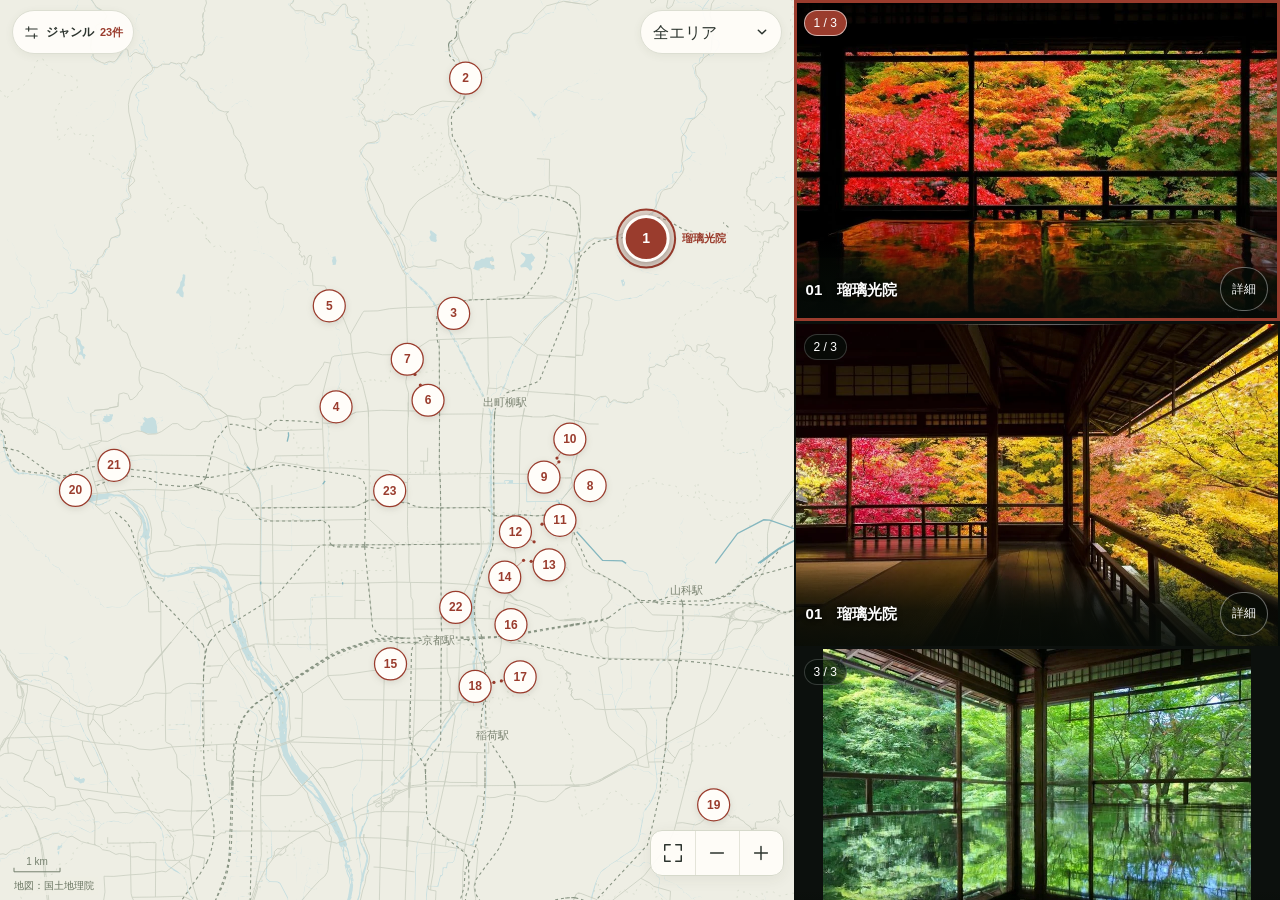
==== commit fd2e6bdc: "Sync vertical Kyoto photo feed with highlighted map markers" ====
--- a/kyoto-dec1/index.html
+++ b/kyoto-dec1/index.html
@@ -6,13 +6,13 @@
   <meta name="theme-color" content="#eeeee4">
   <meta name="description" content="2026年12月1日の京都街歩き。紅葉ライトアップ、社寺、カフェなどをジャンルで選び、地図と写真で見比べられます。">
   <title>12月1日 京都の街歩き｜写真と地図</title>
-  <link rel="stylesheet" href="style.css?v=20261101-3">
+  <link rel="stylesheet" href="style.css?v=20261101-5">
   <script src="d3.min.js" defer></script>
   <script src="data.js" defer></script>
-  <script src="places.js?v=20261101-3" defer></script>
-  <script src="basemap.js?v=20261101-3" defer></script>
-  <script src="photos.js?v=20261101-3" defer></script>
-  <script src="app.js?v=20261101-3" defer></script>
+  <script src="places.js?v=20261101-5" defer></script>
+  <script src="basemap.js?v=20261101-5" defer></script>
+  <script src="photos.js?v=20261101-5" defer></script>
+  <script src="app.js?v=20261101-5" defer></script>
 </head>
 <body>
   <a class="skip-link" href="#filters-open">ジャンルを選ぶ</a>
@@ -51,24 +51,9 @@
       <div class="map-credit"><a href="https://github.com/gsi-cyberjapan/optimal_bvmap" target="_blank" rel="noopener noreferrer">地図：国土地理院</a></div>
     </section>
 
-    <section class="photo-pane" aria-label="選んだ場所の写真">
-      <button type="button" id="photo-open" class="photo-button" aria-label="写真を全画面で表示">
-        <img id="spot-photo" alt="" decoding="async" draggable="false">
-        <span class="photo-expand" aria-hidden="true"><svg viewBox="0 0 24 24"><path d="M8 3H3v5m13-5h5v5M3 16v5h5m13-5v5h-5"/></svg></span>
-      </button>
+    <section class="photo-pane" aria-label="写真を縦にスクロールして場所を見る">
+      <div id="photo-feed" class="photo-feed" tabindex="0" role="region" aria-label="スポットの写真一覧。縦スクロールで地図の強調が切り替わります"></div>
       <p id="photo-empty" class="photo-empty" hidden>表示する場所がありません</p>
-      <span id="photo-warning" class="photo-warning" hidden>火曜定休</span>
-      <button type="button" id="prev-photo" class="photo-arrow photo-prev" aria-label="前の写真"><svg viewBox="0 0 24 24" aria-hidden="true"><path d="m14 6-6 6 6 6"/></svg></button>
-      <button type="button" id="next-photo" class="photo-arrow photo-next" aria-label="次の写真"><svg viewBox="0 0 24 24" aria-hidden="true"><path d="m10 6 6 6-6 6"/></svg></button>
-      <div id="gallery-controls" class="gallery-controls"><span id="photo-count">1 / 3</span><div id="photo-dots" class="photo-dots" role="group" aria-label="写真の切り替え"></div></div>
-      <p id="photo-status" class="sr-only" aria-live="polite"></p>
-      <div class="photo-footer">
-        <div class="spot-picker">
-          <select id="spot-select" aria-label="表示対象から場所を選ぶ"></select>
-          <svg viewBox="0 0 24 24" aria-hidden="true"><path d="m8 10 4 4 4-4"/></svg>
-        </div>
-        <button type="button" id="details-open" aria-haspopup="dialog" aria-controls="details-dialog">詳細</button>
-      </div>
       <p id="selection-status" class="sr-only" aria-live="polite"></p>
     </section>
   </main>
--- a/kyoto-dec1/style.css
+++ b/kyoto-dec1/style.css
@@ -96,3 +96,23 @@
 .photo-dots{display:flex;align-items:center;gap:0}.photo-dots button{width:28px;height:36px;border:0;background:transparent;padding:0;display:grid;place-items:center}.photo-dots button::after{content:'';width:6px;height:6px;border-radius:50%;background:#ffffff60}.photo-dots button[aria-pressed=true]::after{background:#fff;box-shadow:0 0 0 3px #ffffff25}
 .photo-warning{top:55px}.photo-dialog .photo-arrow{font-size:32px;touch-action:manipulation}.photo-dialog{touch-action:pan-y}
 [hidden]{display:none!important}
+
+/* A fixed map follows the independently scrolling photo stream. */
+.photo-feed{position:absolute;inset:0;overflow-y:auto;overflow-x:hidden;overscroll-behavior:contain;scrollbar-width:thin;scrollbar-color:#667064 #111610;outline-offset:-3px;touch-action:pan-y}
+.feed-photo{position:relative;aspect-ratio:3/2;min-height:180px;background:#0c100d;border-bottom:3px solid #0c100d;isolation:isolate}
+.feed-image{display:block;width:100%;height:100%;padding:0;border:0;background:transparent;color:white;touch-action:pan-y}
+.feed-image img{display:block;width:100%;height:100%;object-fit:contain;user-select:none;-webkit-user-select:none}
+.feed-count{position:absolute;top:10px;left:10px;padding:5px 9px;background:#07100aa8;border:1px solid #ffffff30;border-radius:20px;font-size:12px;pointer-events:none}
+.feed-footer{position:absolute;bottom:0;left:0;right:0;display:flex;align-items:center;gap:8px;padding:26px 12px 10px;background:linear-gradient(transparent,#050b07bb 55%,#050b07e6);pointer-events:none}
+.feed-title{flex:1;min-width:0;font-size:15px;font-weight:650;line-height:1.4;text-shadow:0 1px 5px #000}
+.feed-details{min-width:48px;min-height:44px;padding:0 10px;border:1px solid #ffffff60;border-radius:22px;background:#07100a65;color:#fff;font:inherit;font-size:12px;pointer-events:auto}
+.feed-closed{position:absolute;top:10px;right:10px;padding:5px 9px;border-radius:20px;font-size:11px;background:#64421de8;color:#fff2d5;pointer-events:none}
+.feed-photo.is-active:after{content:'';position:absolute;inset:0;border:3px solid var(--spot-color);pointer-events:none}
+.feed-photo.is-active .feed-count{background:var(--spot-color);border-color:#fff9}
+.feed-photo.image-failed{background:#263025}
+.photo-feed:after{content:'';display:block;height:calc(100% - 180px);max-height:40%;pointer-events:none}
+.map-pin.is-selected .pin-ring{fill:var(--pin-color);fill-opacity:.14;stroke:var(--pin-color);stroke-width:2;opacity:1}
+.map-pin.is-selected .pin-face{stroke-width:3;filter:drop-shadow(0 2px 5px #0005)}
+.map-pin.is-selected .pin-number{font-size:14px}
+@media(max-width:760px){.app-shell{grid-template-rows:minmax(230px,44dvh) minmax(0,1fr)}}
+@media(max-height:500px) and (orientation:landscape){.app-shell{grid-template-rows:minmax(0,1fr)}}
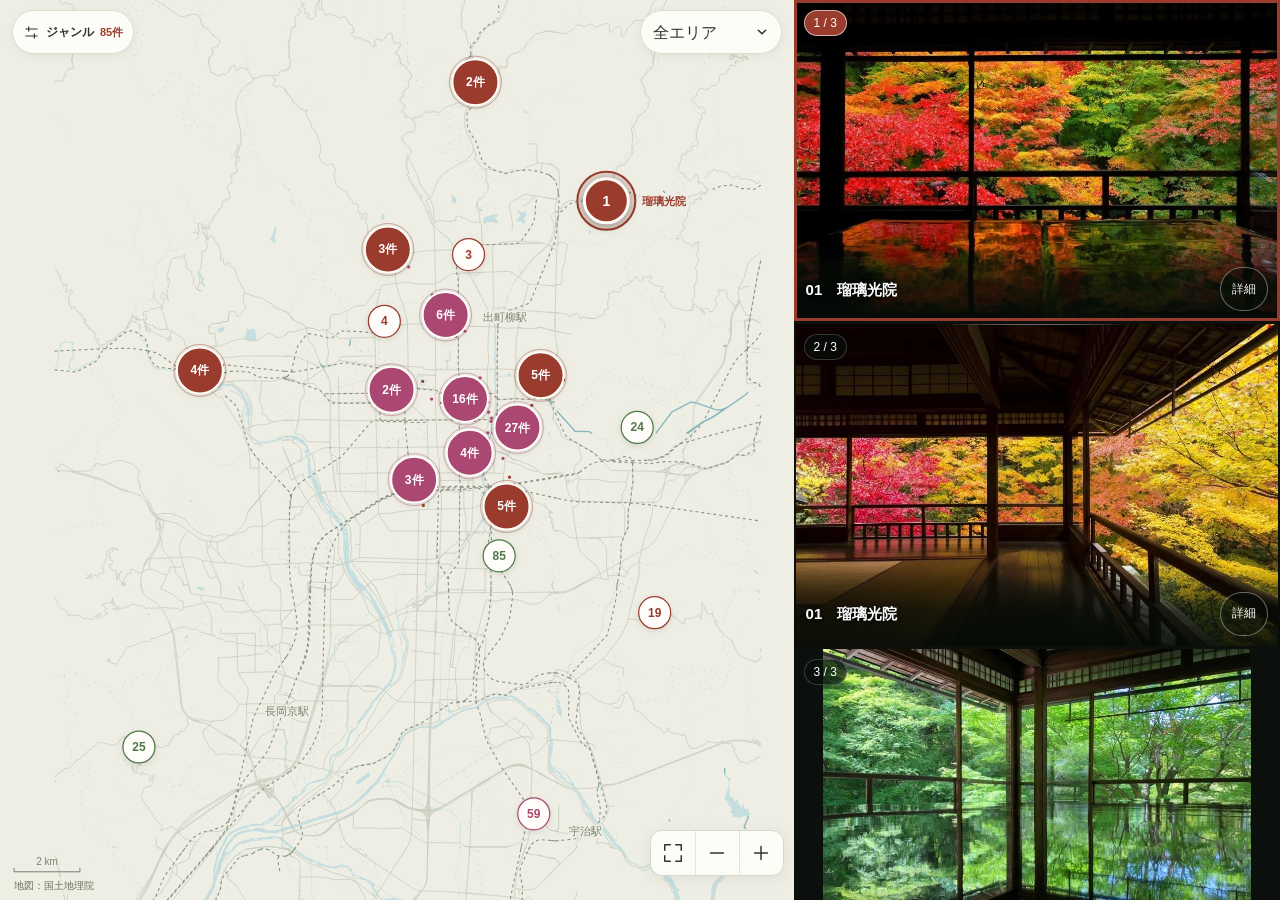
==== commit 60b98268: "Select all Kyoto genres by default" ====
--- a/kyoto-dec1/index.html
+++ b/kyoto-dec1/index.html
@@ -12,7 +12,7 @@
   <script src="places.js?v=20261101-5" defer></script>
   <script src="basemap.js?v=20261101-5" defer></script>
   <script src="photos.js?v=20261101-5" defer></script>
-  <script src="app.js?v=20261101-5" defer></script>
+  <script src="app.js?v=20261101-6" defer></script>
 </head>
 <body>
   <a class="skip-link" href="#filters-open">ジャンルを選ぶ</a>
@@ -23,7 +23,7 @@
       <div class="map-topbar">
         <button type="button" id="filters-open" class="filter-toggle" aria-haspopup="dialog" aria-controls="filter-dialog">
           <svg viewBox="0 0 24 24" aria-hidden="true"><path d="M4 7h16M4 17h16M8 4v6m8 4v6"/></svg>
-          <span>ジャンル</span><span id="filter-count">23件</span>
+          <span>ジャンル</span><span id="filter-count">85件</span>
         </button>
         <div class="area-picker">
           <select id="area-select" aria-label="地図のエリアを選ぶ">
@@ -68,7 +68,7 @@
       <fieldset class="category-fieldset"><legend class="sr-only">表示するジャンルを複数選択</legend><div id="category-list"></div></fieldset>
       <label class="closed-filter"><input type="checkbox" id="hide-closed"><span>火曜定休の記載がある場所を隠す</span></label>
     </div>
-    <footer class="filter-footer"><button type="button" id="apply-filters">23件を表示</button></footer>
+    <footer class="filter-footer"><button type="button" id="apply-filters">85件を表示</button></footer>
   </dialog>
 
   <dialog id="cluster-dialog" class="details-dialog cluster-dialog" aria-labelledby="cluster-title">
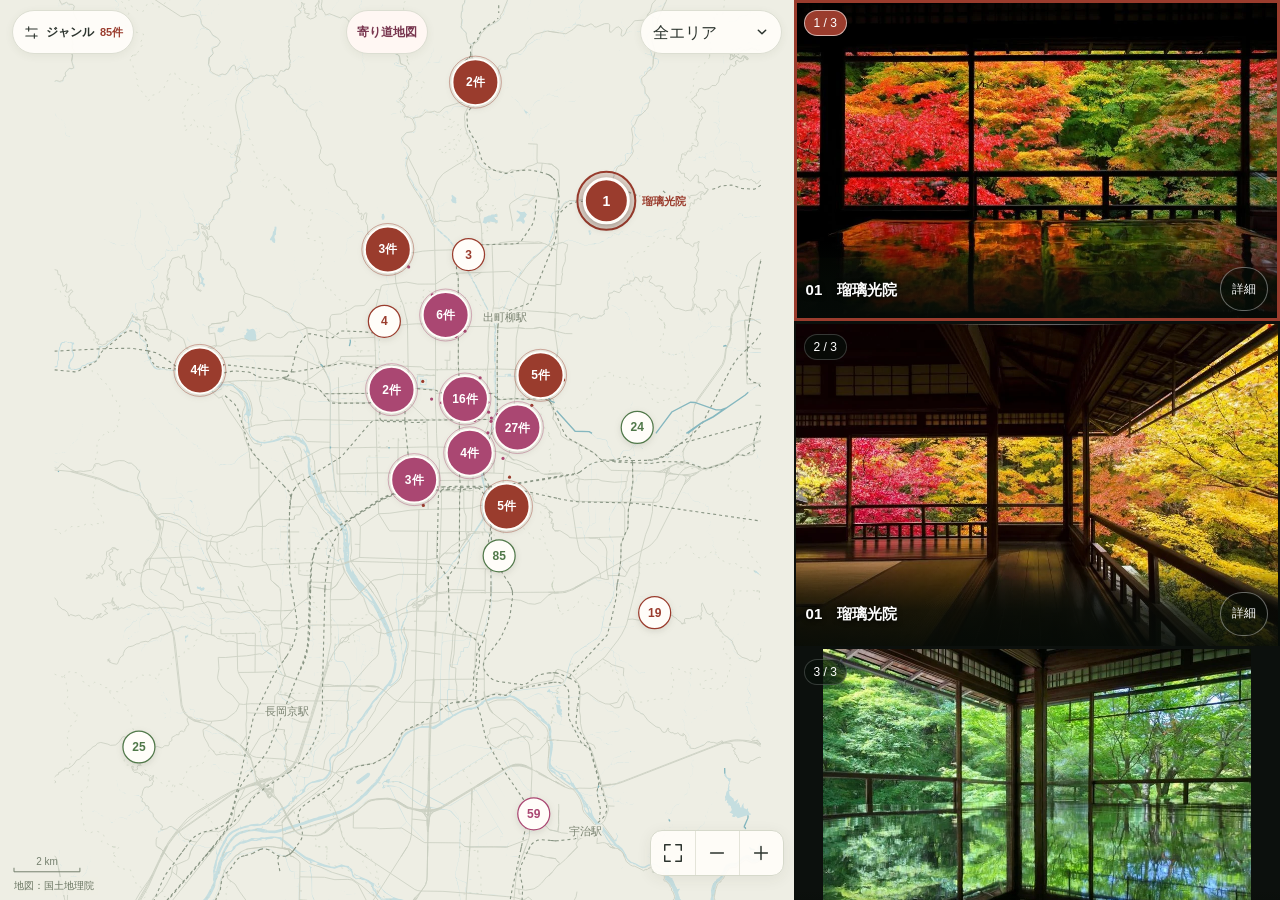
==== commit ca1f9d94: "Add Gion and Higashiyama itinerary map and photo guide" ====
--- a/kyoto-dec1/index.html
+++ b/kyoto-dec1/index.html
@@ -6,7 +6,7 @@
   <meta name="theme-color" content="#eeeee4">
   <meta name="description" content="2026年12月1日の京都街歩き。紅葉ライトアップ、社寺、カフェなどをジャンルで選び、地図と写真で見比べられます。">
   <title>12月1日 京都の街歩き｜写真と地図</title>
-  <link rel="stylesheet" href="style.css?v=20261101-5">
+  <link rel="stylesheet" href="style.css?v=20261123-1">
   <script src="d3.min.js" defer></script>
   <script src="data.js" defer></script>
   <script src="places.js?v=20261101-5" defer></script>
@@ -25,6 +25,7 @@
           <svg viewBox="0 0 24 24" aria-hidden="true"><path d="M4 7h16M4 17h16M8 4v6m8 4v6"/></svg>
           <span>ジャンル</span><span id="filter-count">85件</span>
         </button>
+        <a class="filter-toggle route-link" href="gion/">寄り道地図</a>
         <div class="area-picker">
           <select id="area-select" aria-label="地図のエリアを選ぶ">
             <option value="all">全エリア</option>
--- a/kyoto-dec1/style.css
+++ b/kyoto-dec1/style.css
@@ -116,3 +116,6 @@
 .map-pin.is-selected .pin-number{font-size:14px}
 @media(max-width:760px){.app-shell{grid-template-rows:minmax(230px,44dvh) minmax(0,1fr)}}
 @media(max-height:500px) and (orientation:landscape){.app-shell{grid-template-rows:minmax(0,1fr)}}
+
+.route-link{color:#78354e;text-decoration:none;background:#fff7f3}.route-link:hover{border-color:currentColor}.map-topbar .area-picker{flex-shrink:1;min-width:82px}
+@media(max-width:390px){.map-topbar{gap:4px}.map-topbar .area-picker{width:105px}}
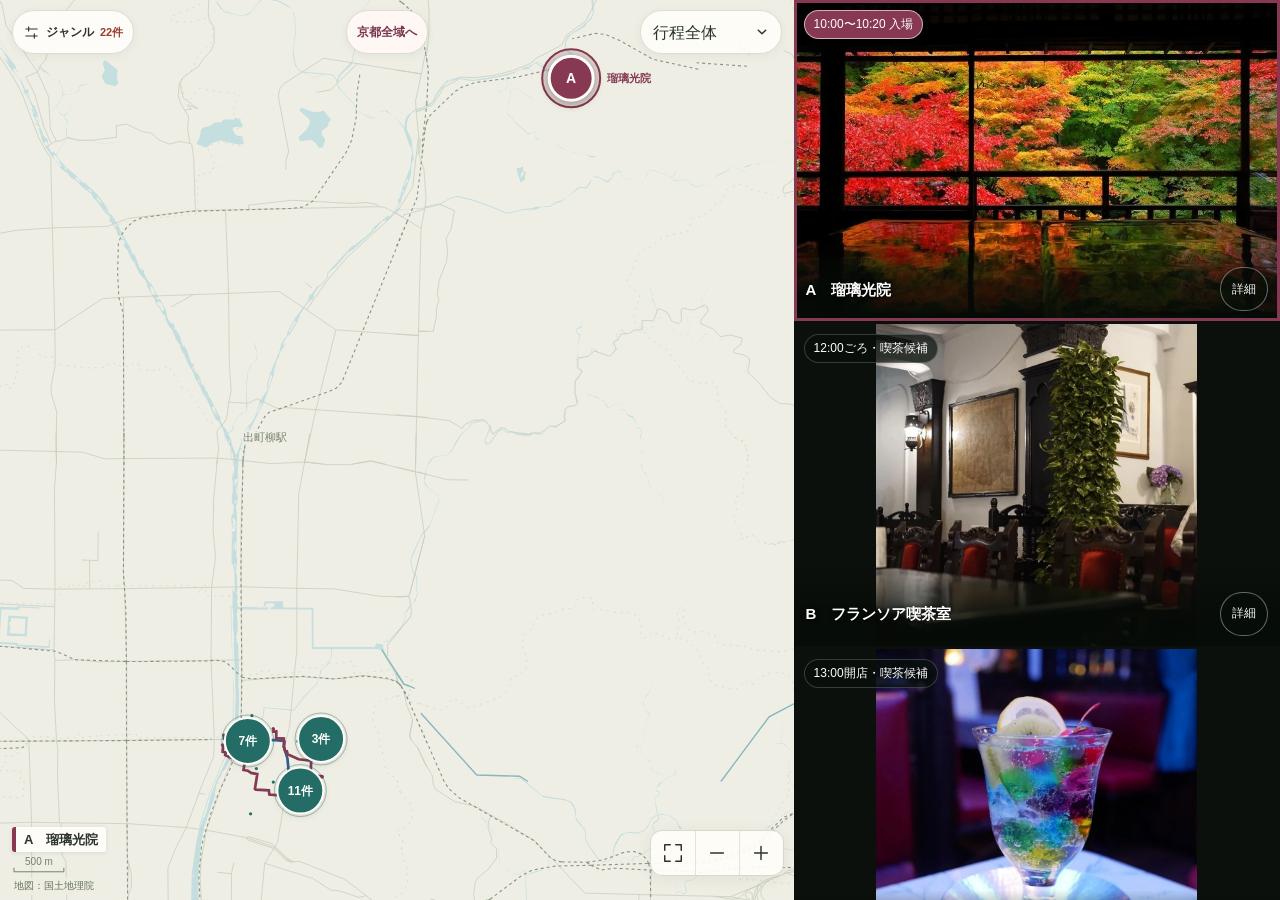
==== commit 309f354f: "Use the live Kyoto map and synchronized photo feed for the itinerary" ====
--- a/kyoto-dec1/index.html
+++ b/kyoto-dec1/index.html
@@ -6,13 +6,14 @@
   <meta name="theme-color" content="#eeeee4">
   <meta name="description" content="2026年12月1日の京都街歩き。紅葉ライトアップ、社寺、カフェなどをジャンルで選び、地図と写真で見比べられます。">
   <title>12月1日 京都の街歩き｜写真と地図</title>
-  <link rel="stylesheet" href="style.css?v=20261123-1">
+  <link rel="stylesheet" href="style.css?v=20261123-2">
   <script src="d3.min.js" defer></script>
   <script src="data.js" defer></script>
   <script src="places.js?v=20261101-5" defer></script>
   <script src="basemap.js?v=20261101-5" defer></script>
   <script src="photos.js?v=20261101-5" defer></script>
-  <script src="app.js?v=20261101-6" defer></script>
+  <script src="gion/route.js?v=20261123-2" defer></script>
+  <script src="app.js?v=20261123-2" defer></script>
 </head>
 <body>
   <a class="skip-link" href="#filters-open">ジャンルを選ぶ</a>
@@ -25,7 +26,7 @@
           <svg viewBox="0 0 24 24" aria-hidden="true"><path d="M4 7h16M4 17h16M8 4v6m8 4v6"/></svg>
           <span>ジャンル</span><span id="filter-count">85件</span>
         </button>
-        <a class="filter-toggle route-link" href="gion/">寄り道地図</a>
+        <a class="filter-toggle route-link" href="?view=all">京都全域へ</a>
         <div class="area-picker">
           <select id="area-select" aria-label="地図のエリアを選ぶ">
             <option value="all">全エリア</option>
@@ -44,6 +45,7 @@
       <div id="map-empty" class="map-empty" hidden>
         <div><p>表示する場所がありません</p><button type="button" id="empty-filters-open">ジャンルを選ぶ</button></div>
       </div>
+      <output id="map-current" hidden></output>
       <div class="map-controls" aria-label="地図の表示を調整">
         <button type="button" id="reset-map" aria-label="表示対象が見える全体図に戻す" title="全体に戻す"><svg viewBox="0 0 24 24" aria-hidden="true"><path d="M9 3H3v6m12-6h6v6M3 15v6h6m12-6v6h-6"/></svg></button>
         <button type="button" id="zoom-out" aria-label="地図を縮小"><svg viewBox="0 0 24 24" aria-hidden="true"><path d="M5 12h14"/></svg></button>
--- a/kyoto-dec1/style.css
+++ b/kyoto-dec1/style.css
@@ -119,3 +119,10 @@
 
 .route-link{color:#78354e;text-decoration:none;background:#fff7f3}.route-link:hover{border-color:currentColor}.map-topbar .area-picker{flex-shrink:1;min-width:82px}
 @media(max-width:390px){.map-topbar{gap:4px}.map-topbar .area-picker{width:105px}}
+
+#map-current {
+  position:absolute; left:12px; bottom:48px; max-width:calc(100% - 170px);
+  border-left:4px solid; border-radius:3px; padding:3px 8px; background:#fffdf9f2;
+  color:var(--ink); font-size:13px; font-weight:650; line-height:1.5;
+  box-shadow:0 1px 5px #25302218; pointer-events:none;
+}
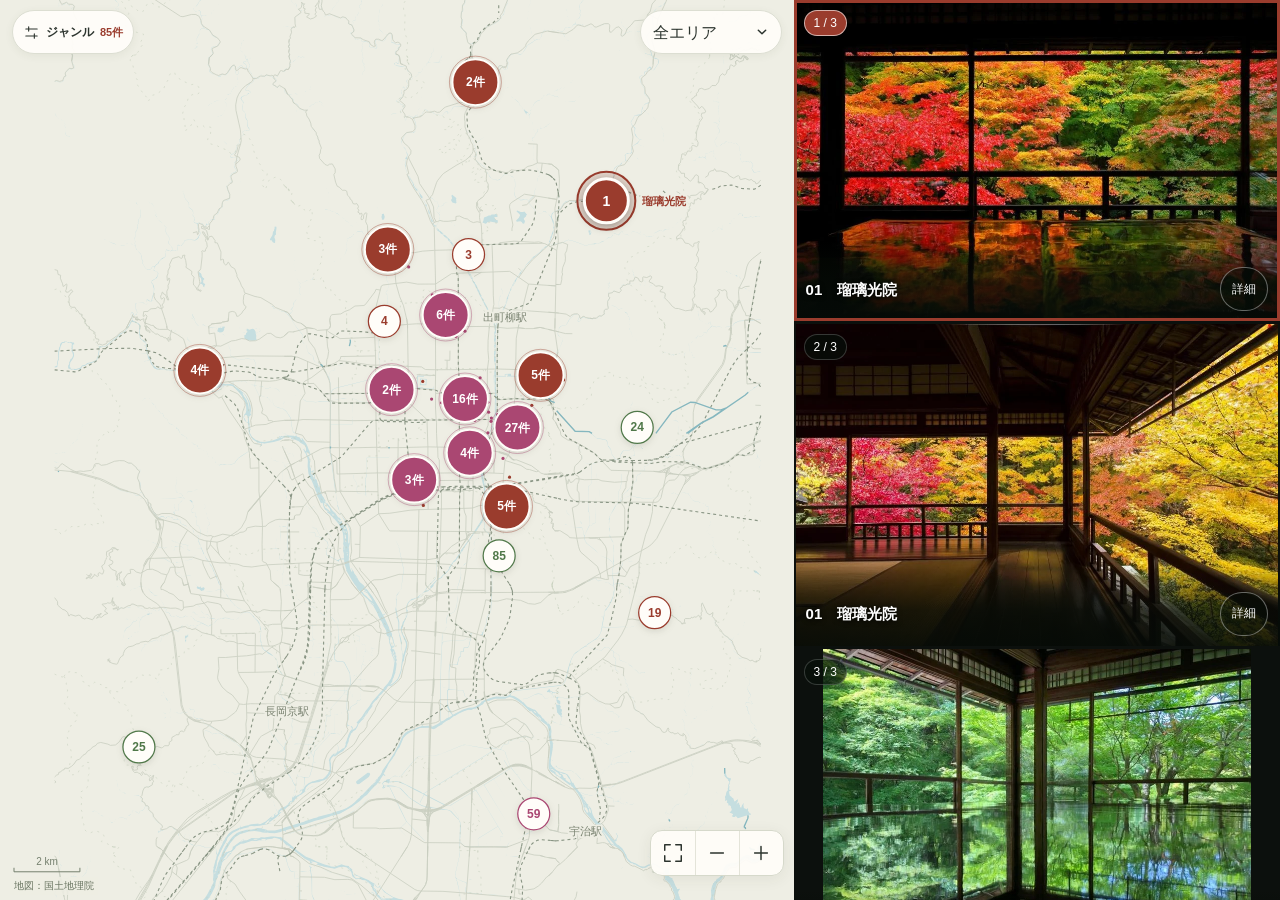
==== commit e21ea0b2: "Restore original Kyoto guide and publish itinerary at its own URL" ====
--- a/kyoto-dec1/index.html
+++ b/kyoto-dec1/index.html
@@ -6,14 +6,13 @@
   <meta name="theme-color" content="#eeeee4">
   <meta name="description" content="2026年12月1日の京都街歩き。紅葉ライトアップ、社寺、カフェなどをジャンルで選び、地図と写真で見比べられます。">
   <title>12月1日 京都の街歩き｜写真と地図</title>
-  <link rel="stylesheet" href="style.css?v=20261123-2">
+  <link rel="stylesheet" href="style.css?v=20261101-5">
   <script src="d3.min.js" defer></script>
   <script src="data.js" defer></script>
   <script src="places.js?v=20261101-5" defer></script>
   <script src="basemap.js?v=20261101-5" defer></script>
   <script src="photos.js?v=20261101-5" defer></script>
-  <script src="gion/route.js?v=20261123-2" defer></script>
-  <script src="app.js?v=20261123-2" defer></script>
+  <script src="app.js?v=20261101-6" defer></script>
 </head>
 <body>
   <a class="skip-link" href="#filters-open">ジャンルを選ぶ</a>
@@ -26,7 +25,6 @@
           <svg viewBox="0 0 24 24" aria-hidden="true"><path d="M4 7h16M4 17h16M8 4v6m8 4v6"/></svg>
           <span>ジャンル</span><span id="filter-count">85件</span>
         </button>
-        <a class="filter-toggle route-link" href="?view=all">京都全域へ</a>
         <div class="area-picker">
           <select id="area-select" aria-label="地図のエリアを選ぶ">
             <option value="all">全エリア</option>
@@ -45,7 +43,6 @@
       <div id="map-empty" class="map-empty" hidden>
         <div><p>表示する場所がありません</p><button type="button" id="empty-filters-open">ジャンルを選ぶ</button></div>
       </div>
-      <output id="map-current" hidden></output>
       <div class="map-controls" aria-label="地図の表示を調整">
         <button type="button" id="reset-map" aria-label="表示対象が見える全体図に戻す" title="全体に戻す"><svg viewBox="0 0 24 24" aria-hidden="true"><path d="M9 3H3v6m12-6h6v6M3 15v6h6m12-6v6h-6"/></svg></button>
         <button type="button" id="zoom-out" aria-label="地図を縮小"><svg viewBox="0 0 24 24" aria-hidden="true"><path d="M5 12h14"/></svg></button>
--- a/kyoto-dec1/style.css
+++ b/kyoto-dec1/style.css
@@ -116,13 +116,3 @@
 .map-pin.is-selected .pin-number{font-size:14px}
 @media(max-width:760px){.app-shell{grid-template-rows:minmax(230px,44dvh) minmax(0,1fr)}}
 @media(max-height:500px) and (orientation:landscape){.app-shell{grid-template-rows:minmax(0,1fr)}}
-
-.route-link{color:#78354e;text-decoration:none;background:#fff7f3}.route-link:hover{border-color:currentColor}.map-topbar .area-picker{flex-shrink:1;min-width:82px}
-@media(max-width:390px){.map-topbar{gap:4px}.map-topbar .area-picker{width:105px}}
-
-#map-current {
-  position:absolute; left:12px; bottom:48px; max-width:calc(100% - 170px);
-  border-left:4px solid; border-radius:3px; padding:3px 8px; background:#fffdf9f2;
-  color:var(--ink); font-size:13px; font-weight:650; line-height:1.5;
-  box-shadow:0 1px 5px #25302218; pointer-events:none;
-}
